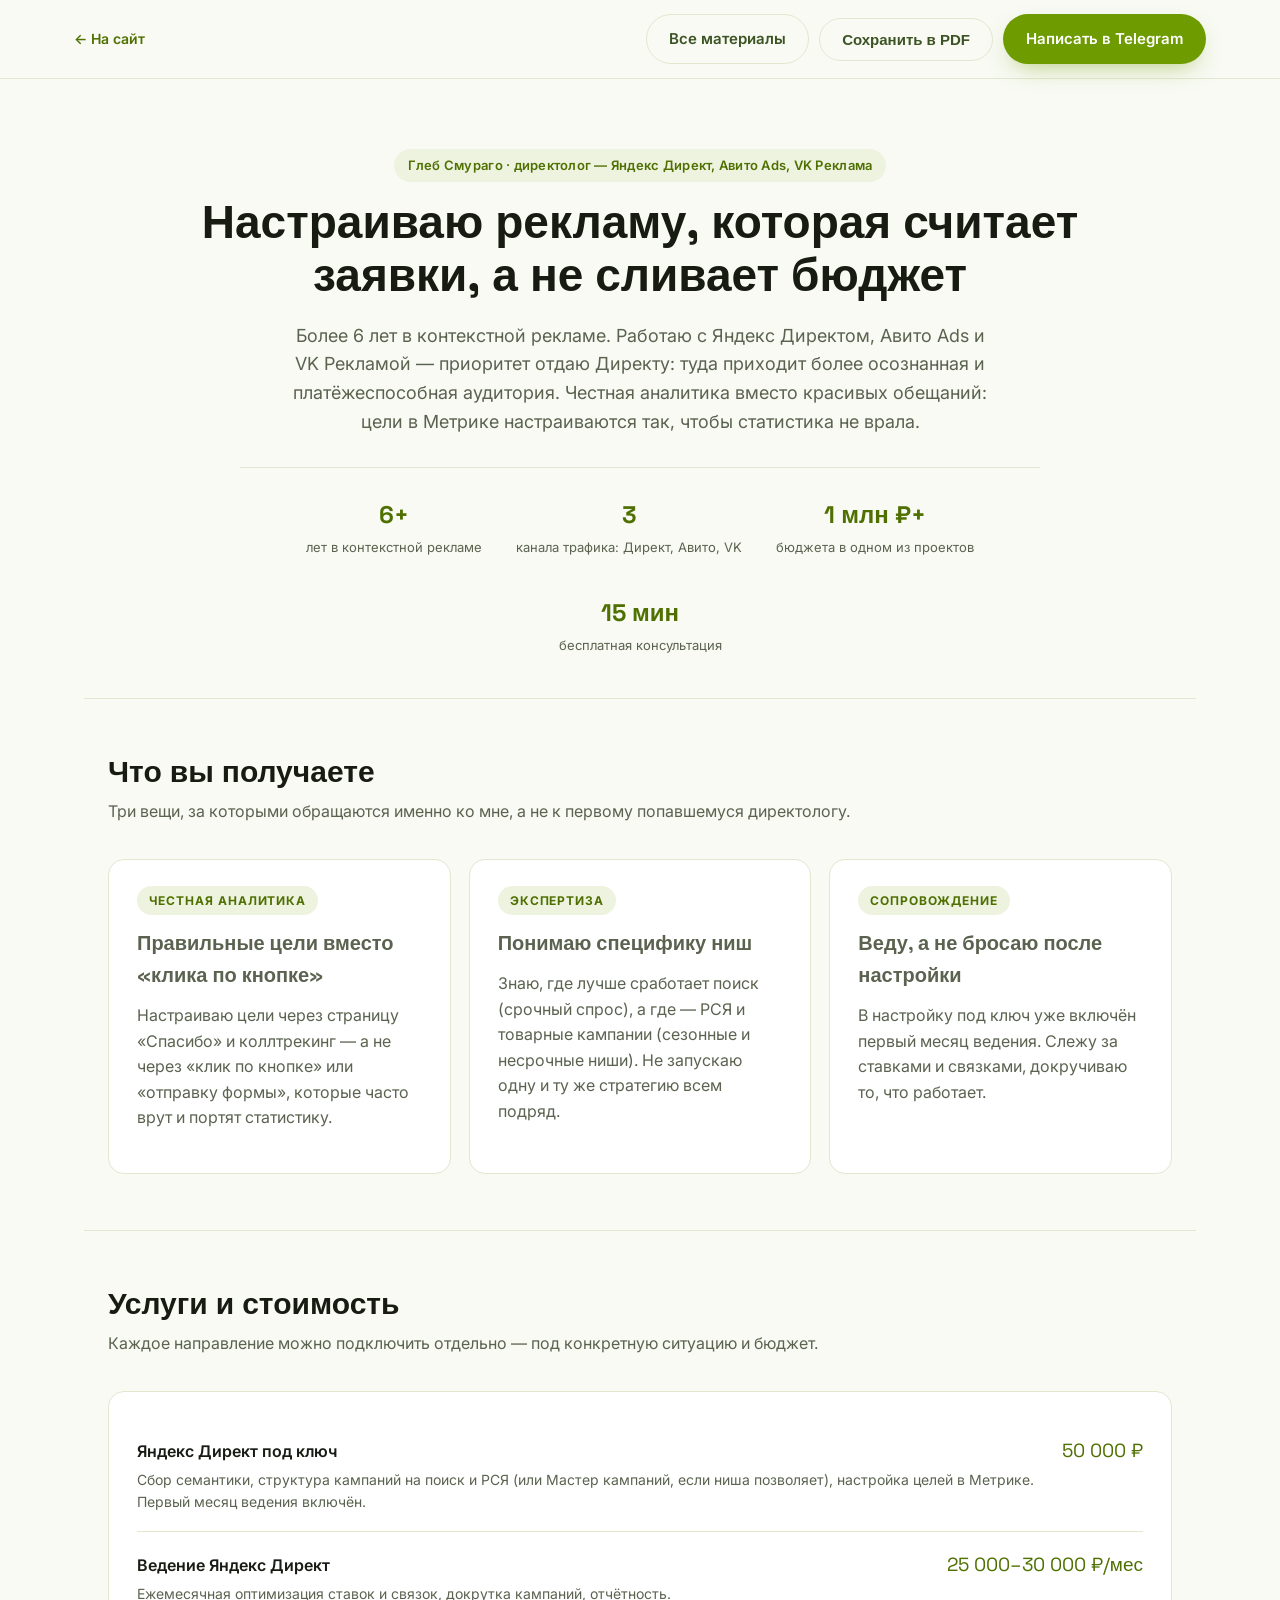
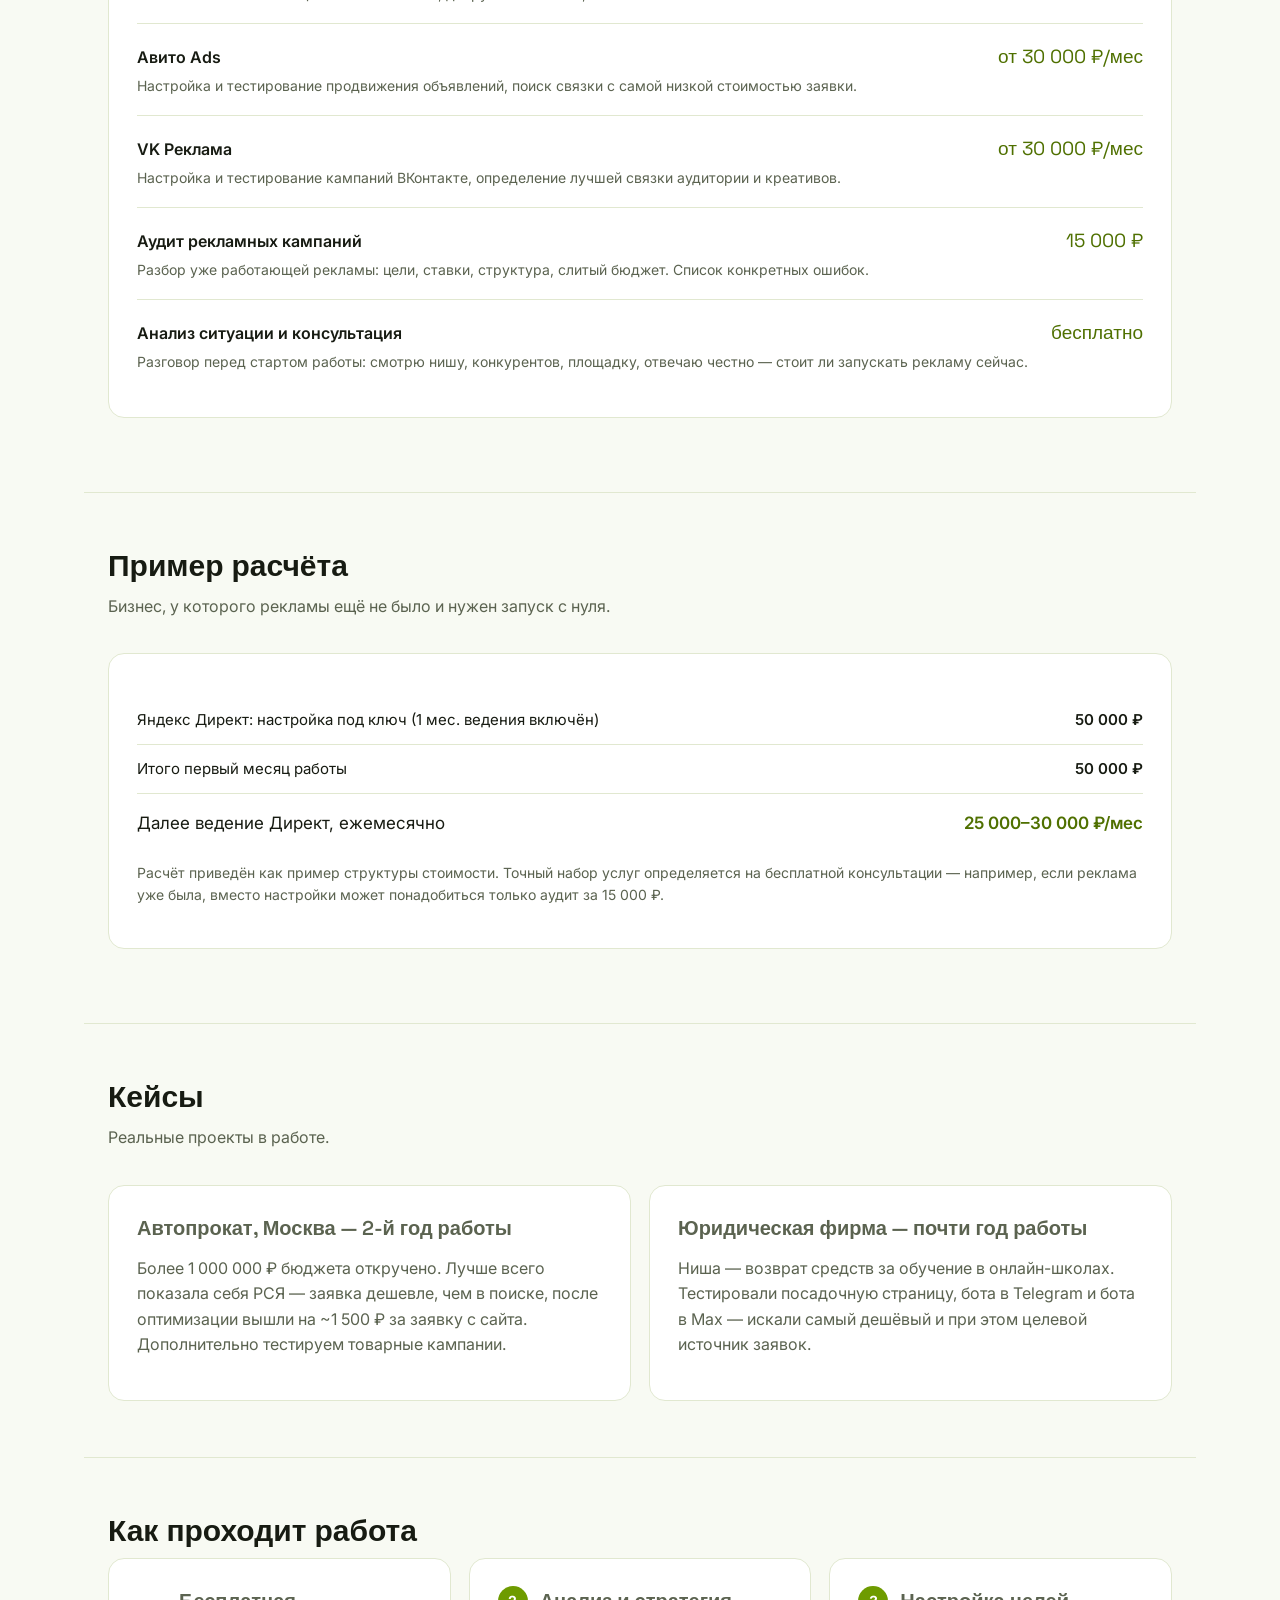
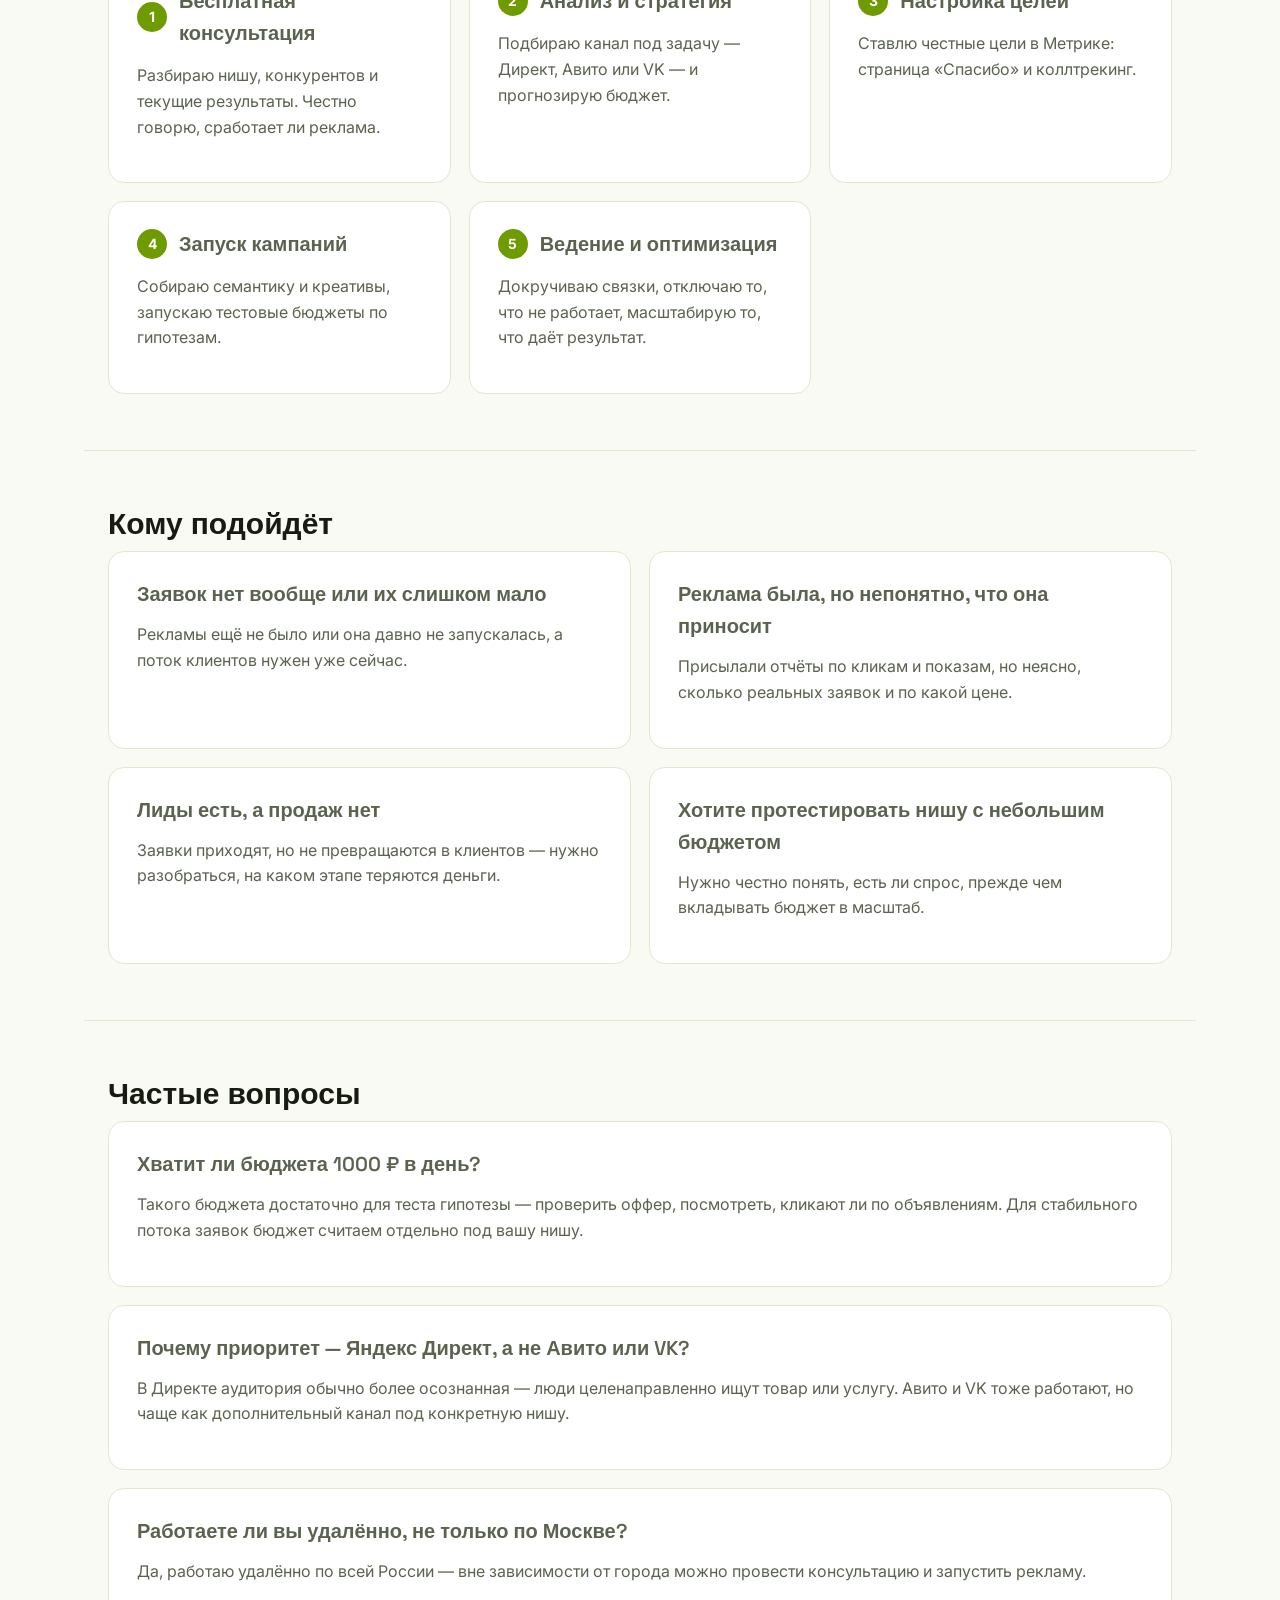
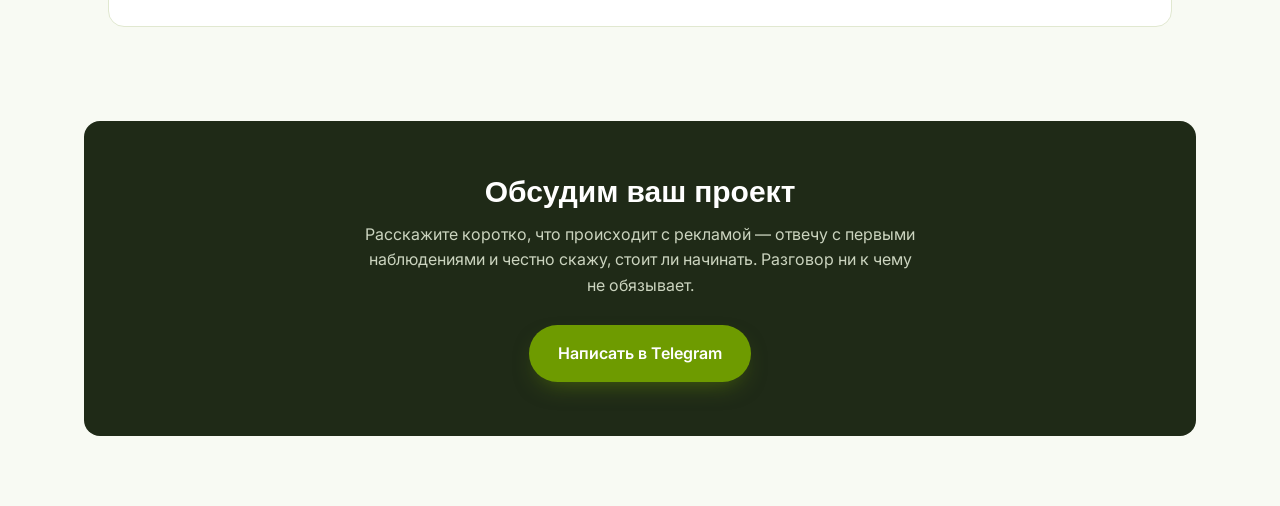
==== presentation.html @ ba89f275 "add: sales scripts, presentation, outreach materials + hub" ====
<!DOCTYPE html>
<html lang="ru">
<head>
<meta charset="UTF-8">
<meta name="viewport" content="width=device-width, initial-scale=1.0">
<title>Презентация услуг — Глеб Смураго</title>
<meta name="description" content="Настройка и ведение Яндекс Директ, Авито Ads и VK Рекламы. Что входит, сколько стоит и как проходит работа.">
<link rel="preconnect" href="https://fonts.googleapis.com">
<link rel="preconnect" href="https://fonts.gstatic.com" crossorigin>
<link href="https://fonts.googleapis.com/css2?family=Inter:wght@400;500;600;700;800&family=Space+Grotesk:wght@500;600;700&display=swap" rel="stylesheet">
<link rel="stylesheet" href="styles.css">
<link rel="stylesheet" href="materials.css">
</head>
<body>

<div class="doc-bar">
  <div class="doc-bar__inner">
    <a href="index.html" class="doc-bar__back">← <span>На сайт</span></a>
    <div class="doc-bar__actions">
      <a href="materials.html" class="btn btn--ghost">Все материалы</a>
      <button class="btn btn--ghost" onclick="window.print()">Сохранить в PDF</button>
      <a href="https://t.me/Smuragog" target="_blank" rel="noopener" class="btn btn--primary">Написать в Telegram</a>
    </div>
  </div>
</div>

<div class="container">

  <section class="pitch">
    <p class="eyebrow eyebrow--center">Глеб Смураго · директолог — Яндекс Директ, Авито Ads, VK Реклама</p>
    <h1>Настраиваю рекламу, которая считает заявки, а не сливает бюджет</h1>
    <p class="pitch__lead">Более 6 лет в контекстной рекламе. Работаю с Яндекс Директом, Авито Ads и VK Рекламой — приоритет отдаю Директу: туда приходит более осознанная и платёжеспособная аудитория. Честная аналитика вместо красивых обещаний: цели в Метрике настраиваются так, чтобы статистика не врала.</p>
    <div class="pitch__meta">
      <div><b>6+</b><span>лет в контекстной рекламе</span></div>
      <div><b>3</b><span>канала трафика: Директ, Авито, VK</span></div>
      <div><b>1 млн ₽+</b><span>бюджета в одном из проектов</span></div>
      <div><b>15 мин</b><span>бесплатная консультация</span></div>
    </div>
  </section>

  <section class="doc-section">
    <h2>Что вы получаете</h2>
    <p class="doc-section__lead">Три вещи, за которыми обращаются именно ко мне, а не к первому попавшемуся директологу.</p>
    <div class="grid-3">
      <div class="card">
        <span class="tag">Честная аналитика</span>
        <p class="card__title">Правильные цели вместо «клика по кнопке»</p>
        <p>Настраиваю цели через страницу «Спасибо» и коллтрекинг — а не через «клик по кнопке» или «отправку формы», которые часто врут и портят статистику.</p>
      </div>
      <div class="card">
        <span class="tag">Экспертиза</span>
        <p class="card__title">Понимаю специфику ниш</p>
        <p>Знаю, где лучше сработает поиск (срочный спрос), а где — РСЯ и товарные кампании (сезонные и несрочные ниши). Не запускаю одну и ту же стратегию всем подряд.</p>
      </div>
      <div class="card">
        <span class="tag">Сопровождение</span>
        <p class="card__title">Веду, а не бросаю после настройки</p>
        <p>В настройку под ключ уже включён первый месяц ведения. Слежу за ставками и связками, докручиваю то, что работает.</p>
      </div>
    </div>
  </section>

  <section class="doc-section">
    <h2>Услуги и стоимость</h2>
    <p class="doc-section__lead">Каждое направление можно подключить отдельно — под конкретную ситуацию и бюджет.</p>

    <div class="card">
      <div class="offer">
        <div>
          <span class="offer__name">Яндекс Директ под ключ</span>
          <span class="offer__desc">Сбор семантики, структура кампаний на поиск и РСЯ (или Мастер кампаний, если ниша позволяет), настройка целей в Метрике. Первый месяц ведения включён.</span>
        </div>
        <span class="offer__price">50 000 ₽</span>
      </div>
      <div class="offer">
        <div>
          <span class="offer__name">Ведение Яндекс Директ</span>
          <span class="offer__desc">Ежемесячная оптимизация ставок и связок, докрутка кампаний, отчётность.</span>
        </div>
        <span class="offer__price">25 000–30 000 ₽/мес</span>
      </div>
      <div class="offer">
        <div>
          <span class="offer__name">Авито Ads</span>
          <span class="offer__desc">Настройка и тестирование продвижения объявлений, поиск связки с самой низкой стоимостью заявки.</span>
        </div>
        <span class="offer__price">от 30 000 ₽/мес</span>
      </div>
      <div class="offer">
        <div>
          <span class="offer__name">VK Реклама</span>
          <span class="offer__desc">Настройка и тестирование кампаний ВКонтакте, определение лучшей связки аудитории и креативов.</span>
        </div>
        <span class="offer__price">от 30 000 ₽/мес</span>
      </div>
      <div class="offer">
        <div>
          <span class="offer__name">Аудит рекламных кампаний</span>
          <span class="offer__desc">Разбор уже работающей рекламы: цели, ставки, структура, слитый бюджет. Список конкретных ошибок.</span>
        </div>
        <span class="offer__price">15 000 ₽</span>
      </div>
      <div class="offer">
        <div>
          <span class="offer__name">Анализ ситуации и консультация</span>
          <span class="offer__desc">Разговор перед стартом работы: смотрю нишу, конкурентов, площадку, отвечаю честно — стоит ли запускать рекламу сейчас.</span>
        </div>
        <span class="offer__price">бесплатно</span>
      </div>
    </div>
  </section>

  <section class="doc-section">
    <h2>Пример расчёта</h2>
    <p class="doc-section__lead">Бизнес, у которого рекламы ещё не было и нужен запуск с нуля.</p>
    <div class="card">
      <table class="calc">
        <tr><td>Яндекс Директ: настройка под ключ (1 мес. ведения включён)</td><td>50 000 ₽</td></tr>
        <tr><td>Итого первый месяц работы</td><td>50 000 ₽</td></tr>
        <tr><td>Далее ведение Директ, ежемесячно</td><td>25 000–30 000 ₽/мес</td></tr>
      </table>
      <p class="card__note">Расчёт приведён как пример структуры стоимости. Точный набор услуг определяется на бесплатной консультации — например, если реклама уже была, вместо настройки может понадобиться только аудит за 15 000 ₽.</p>
    </div>
  </section>

  <section class="doc-section">
    <h2>Кейсы</h2>
    <p class="doc-section__lead">Реальные проекты в работе.</p>
    <div class="grid-2">
      <div class="card">
        <p class="card__title">Автопрокат, Москва — 2-й год работы</p>
        <p>Более 1 000 000 ₽ бюджета откручено. Лучше всего показала себя РСЯ — заявка дешевле, чем в поиске, после оптимизации вышли на ~1 500 ₽ за заявку с сайта. Дополнительно тестируем товарные кампании.</p>
      </div>
      <div class="card">
        <p class="card__title">Юридическая фирма — почти год работы</p>
        <p>Ниша — возврат средств за обучение в онлайн-школах. Тестировали посадочную страницу, бота в Telegram и бота в Max — искали самый дешёвый и при этом целевой источник заявок.</p>
      </div>
    </div>
  </section>

  <section class="doc-section">
    <h2>Как проходит работа</h2>
    <div class="grid-3">
      <div class="card">
        <div class="card__head"><span class="card__step">1</span><p class="card__title">Бесплатная консультация</p></div>
        <p>Разбираю нишу, конкурентов и текущие результаты. Честно говорю, сработает ли реклама.</p>
      </div>
      <div class="card">
        <div class="card__head"><span class="card__step">2</span><p class="card__title">Анализ и стратегия</p></div>
        <p>Подбираю канал под задачу — Директ, Авито или VK — и прогнозирую бюджет.</p>
      </div>
      <div class="card">
        <div class="card__head"><span class="card__step">3</span><p class="card__title">Настройка целей</p></div>
        <p>Ставлю честные цели в Метрике: страница «Спасибо» и коллтрекинг.</p>
      </div>
      <div class="card">
        <div class="card__head"><span class="card__step">4</span><p class="card__title">Запуск кампаний</p></div>
        <p>Собираю семантику и креативы, запускаю тестовые бюджеты по гипотезам.</p>
      </div>
      <div class="card">
        <div class="card__head"><span class="card__step">5</span><p class="card__title">Ведение и оптимизация</p></div>
        <p>Докручиваю связки, отключаю то, что не работает, масштабирую то, что даёт результат.</p>
      </div>
    </div>
  </section>

  <section class="doc-section">
    <h2>Кому подойдёт</h2>
    <div class="grid-2">
      <div class="card">
        <p class="card__title">Заявок нет вообще или их слишком мало</p>
        <p>Рекламы ещё не было или она давно не запускалась, а поток клиентов нужен уже сейчас.</p>
      </div>
      <div class="card">
        <p class="card__title">Реклама была, но непонятно, что она приносит</p>
        <p>Присылали отчёты по кликам и показам, но неясно, сколько реальных заявок и по какой цене.</p>
      </div>
      <div class="card">
        <p class="card__title">Лиды есть, а продаж нет</p>
        <p>Заявки приходят, но не превращаются в клиентов — нужно разобраться, на каком этапе теряются деньги.</p>
      </div>
      <div class="card">
        <p class="card__title">Хотите протестировать нишу с небольшим бюджетом</p>
        <p>Нужно честно понять, есть ли спрос, прежде чем вкладывать бюджет в масштаб.</p>
      </div>
    </div>
  </section>

  <section class="doc-section">
    <h2>Частые вопросы</h2>
    <div class="card">
      <p class="card__title">Хватит ли бюджета 1000 ₽ в день?</p>
      <p>Такого бюджета достаточно для теста гипотезы — проверить оффер, посмотреть, кликают ли по объявлениям. Для стабильного потока заявок бюджет считаем отдельно под вашу нишу.</p>
    </div>
    <div class="card">
      <p class="card__title">Почему приоритет — Яндекс Директ, а не Авито или VK?</p>
      <p>В Директе аудитория обычно более осознанная — люди целенаправленно ищут товар или услугу. Авито и VK тоже работают, но чаще как дополнительный канал под конкретную нишу.</p>
    </div>
    <div class="card">
      <p class="card__title">Работаете ли вы удалённо, не только по Москве?</p>
      <p>Да, работаю удалённо по всей России — вне зависимости от города можно провести консультацию и запустить рекламу.</p>
    </div>
  </section>

  <div class="cta-final">
    <h2>Обсудим ваш проект</h2>
    <p>Расскажите коротко, что происходит с рекламой — отвечу с первыми наблюдениями и честно скажу, стоит ли начинать. Разговор ни к чему не обязывает.</p>
    <a href="https://t.me/Smuragog" target="_blank" rel="noopener" class="btn btn--primary btn--lg">Написать в Telegram</a>
  </div>

</div>

</body>
</html>
---- styles.css ----
:root {
  --bg: #f8faf3;
  --bg-alt: #eef3e0;
  --surface: #ffffff;
  --ink: #171b12;
  --ink-soft: #5b6350;
  --border: #e1e8d0;
  --accent: #6e9b00;
  --accent-ink: #4f7000;
  --graphite: #1f2a17;
  --graphite-soft: #3c5424;
  --radius: 16px;
  --shadow: 0 20px 45px -25px rgba(23, 27, 18, 0.25);
  --font-head: "Space Grotesk", sans-serif;
  --font-body: "Inter", sans-serif;
}

* { box-sizing: border-box; }
html { scroll-behavior: smooth; }
body {
  margin: 0;
  font-family: var(--font-body);
  color: var(--ink);
  background: var(--bg);
  line-height: 1.6;
  -webkit-font-smoothing: antialiased;
}
h1, h2, h3 { font-family: var(--font-head); margin: 0 0 12px; line-height: 1.15; }
p { margin: 0 0 16px; color: var(--ink-soft); }
a { color: inherit; text-decoration: none; }
ul { margin: 0; padding: 0; list-style: none; }
.container { max-width: 1160px; margin: 0 auto; padding: 0 24px; }

.btn {
  display: inline-flex;
  align-items: center;
  justify-content: center;
  gap: 8px;
  padding: 12px 22px;
  border-radius: 999px;
  font-weight: 600;
  font-size: 15px;
  border: 1px solid transparent;
  cursor: pointer;
  transition: transform .15s ease, box-shadow .15s ease, background .15s ease;
  white-space: nowrap;
}
.btn--primary { background: var(--accent); color: #fff; box-shadow: 0 10px 25px -10px rgba(110,155,0,0.55); }
.btn--primary:hover { transform: translateY(-1px); box-shadow: 0 14px 30px -10px rgba(110,155,0,0.65); }
.btn--ghost { background: transparent; color: var(--graphite-soft); border-color: var(--border); }
.btn--ghost:hover { border-color: var(--accent); }
.btn--lg { padding: 15px 28px; font-size: 16px; }
.btn--block { width: 100%; }

/* HEADER */
.header {
  position: sticky;
  top: 0;
  z-index: 50;
  background: rgba(248, 250, 243, 0.88);
  backdrop-filter: blur(10px);
  border-bottom: 1px solid transparent;
  transition: border-color .2s ease, box-shadow .2s ease;
}
.header.scrolled { border-color: var(--border); box-shadow: 0 8px 24px -20px rgba(23,27,18,0.4); }
.header__inner {
  display: flex;
  align-items: center;
  justify-content: space-between;
  gap: 24px;
  min-width: 0;
  padding: 16px 24px;
}
.logo {
  font-family: var(--font-head);
  font-weight: 700;
  font-size: 18px;
  flex-shrink: 0;
  white-space: nowrap;
}
.logo__suffix { color: var(--accent-ink); font-weight: 500; }
.nav {
  display: flex;
  gap: 22px;
  flex-wrap: nowrap;
  min-width: 0;
}
.nav a {
  font-size: 14.5px;
  font-weight: 500;
  color: var(--ink-soft);
  white-space: nowrap;
}
.nav a:hover { color: var(--graphite); }
.header__actions { display: flex; align-items: center; gap: 16px; flex-shrink: 0; }
.header__phone { font-weight: 600; font-size: 14.5px; white-space: nowrap; }

.burger {
  display: none;
  flex-direction: column;
  justify-content: center;
  gap: 5px;
  width: 34px;
  height: 34px;
  border: 1px solid var(--border);
  border-radius: 10px;
  background: var(--surface);
  cursor: pointer;
}
.burger span { display: block; width: 16px; height: 2px; background: var(--ink); margin: 0 auto; transition: transform .2s ease, opacity .2s ease; }
.burger.is-open span:nth-child(1) { transform: translateY(7px) rotate(45deg); }
.burger.is-open span:nth-child(2) { opacity: 0; }
.burger.is-open span:nth-child(3) { transform: translateY(-7px) rotate(-45deg); }

/* HERO */
.hero { padding: 72px 0 96px; overflow: hidden; }
.hero__inner {
  display: grid;
  grid-template-columns: 1.1fr 0.9fr;
  gap: 56px;
  align-items: center;
}
.eyebrow {
  display: inline-block;
  font-size: 13px;
  font-weight: 600;
  letter-spacing: 0.02em;
  color: var(--accent-ink);
  background: var(--bg-alt);
  padding: 6px 14px;
  border-radius: 999px;
  margin-bottom: 18px;
}
.hero h1 { font-size: clamp(32px, 4vw, 48px); }
.hero__lead { font-size: 17px; max-width: 540px; }
.hero__cta { display: flex; gap: 14px; flex-wrap: wrap; margin: 28px 0 40px; }
.hero__stats { display: flex; gap: 36px; flex-wrap: wrap; }
.stat { display: flex; flex-direction: column; }
.stat__num, .stat__plus { font-family: var(--font-head); font-size: 30px; font-weight: 700; color: var(--graphite); display: inline; }
.stat__label { font-size: 13px; color: var(--ink-soft); max-width: 150px; margin-top: 2px; }

.hero__card {
  background: var(--surface);
  border: 1px solid var(--border);
  border-radius: var(--radius);
  padding: 26px;
  box-shadow: var(--shadow);
}
.hero__card-top { display: flex; align-items: center; justify-content: space-between; margin-bottom: 18px; }
.hero__card-tag { font-size: 13px; font-weight: 600; color: var(--ink-soft); }
.hero__card-dot { width: 10px; height: 10px; border-radius: 50%; background: var(--accent); box-shadow: 0 0 0 4px rgba(110,155,0,0.15); }
.hero__card-row { display: flex; align-items: center; justify-content: space-between; padding: 10px 0; border-bottom: 1px dashed var(--border); font-size: 14.5px; }
.hero__card-row:last-of-type { border-bottom: none; }
.hero__card-row strong { font-family: var(--font-head); font-size: 17px; }
.hero__card-row strong.up { color: var(--accent-ink); }
.hero__card-chart { display: flex; align-items: flex-end; gap: 6px; height: 64px; margin: 18px 0 10px; }
.hero__card-chart span { flex: 1; background: linear-gradient(180deg, var(--graphite-soft), var(--accent)); border-radius: 4px 4px 0 0; opacity: 0.85; }
.hero__card-note { font-size: 12.5px; color: var(--ink-soft); margin: 0; }

/* SECTIONS */
.section { padding: 88px 0; }
.section--alt { background: var(--bg-alt); }
.section__eyebrow { font-size: 13px; font-weight: 600; color: var(--accent-ink); text-transform: uppercase; letter-spacing: 0.06em; margin-bottom: 10px; }
.section__title { font-size: clamp(26px, 3vw, 36px); max-width: 680px; margin-bottom: 44px; }

.grid { display: grid; gap: 24px; }
.grid--4 { grid-template-columns: repeat(4, 1fr); }
.grid--3 { grid-template-columns: repeat(3, 1fr); }

.adv, .service, .object {
  background: var(--surface);
  border: 1px solid var(--border);
  border-radius: var(--radius);
  padding: 28px 24px;
}
.adv__icon {
  width: 46px; height: 46px;
  display: flex; align-items: center; justify-content: center;
  border-radius: 12px;
  background: var(--bg-alt);
  color: var(--accent-ink);
  margin-bottom: 16px;
}
.adv__icon svg { width: 22px; height: 22px; }
.adv h3, .service h3 { font-size: 17px; }

.service__price {
  display: inline-block;
  margin-top: 8px;
  font-weight: 700;
  color: var(--accent-ink);
  font-family: var(--font-head);
}

/* OBJECTS / CASES */
.object__tag {
  display: inline-block;
  font-size: 12.5px;
  font-weight: 600;
  color: var(--accent-ink);
  background: var(--bg-alt);
  padding: 5px 12px;
  border-radius: 999px;
  margin-bottom: 14px;
}
.object h3 { font-size: 18px; }
.object p { font-size: 14.5px; margin-bottom: 0; }

/* PRICE TABLE */
.price-table {
  border: 1px solid var(--border);
  border-radius: var(--radius);
  overflow: hidden;
  background: var(--surface);
}
.price-row {
  display: grid;
  grid-template-columns: 2fr 1fr 1fr;
  gap: 16px;
  padding: 16px 24px;
  border-bottom: 1px solid var(--border);
  font-size: 14.5px;
}
.price-row:last-child { border-bottom: none; }
.price-row--head { background: var(--bg-alt); font-weight: 700; font-family: var(--font-head); font-size: 13px; text-transform: uppercase; letter-spacing: 0.04em; color: var(--ink-soft); }
.price-row span:last-child { font-weight: 600; color: var(--accent-ink); text-align: right; }
.price-row--head span:last-child { color: var(--ink-soft); }
.price-note { margin-top: 20px; font-size: 14px; }

/* STEPS */
.steps { display: grid; grid-template-columns: repeat(5, 1fr); gap: 20px; }
.step {
  background: var(--surface);
  border: 1px solid var(--border);
  border-radius: var(--radius);
  padding: 24px 20px;
}
.step__num { font-family: var(--font-head); font-size: 22px; font-weight: 700; color: var(--accent-ink); display: block; margin-bottom: 10px; }
.step h3 { font-size: 16px; }
.step p { font-size: 14px; }

/* FAQ */
.faq { max-width: 780px; }
.faq__item {
  background: var(--surface);
  border: 1px solid var(--border);
  border-radius: 12px;
  padding: 18px 22px;
  margin-bottom: 12px;
}
.faq__item summary {
  cursor: pointer;
  font-weight: 600;
  font-size: 15.5px;
  list-style: none;
  position: relative;
  padding-right: 24px;
}
.faq__item summary::-webkit-details-marker { display: none; }
.faq__item summary::after {
  content: "+";
  position: absolute;
  right: 0; top: 0;
  font-size: 20px;
  color: var(--accent-ink);
}
.faq__item[open] summary::after { content: "–"; }
.faq__item p { margin-top: 12px; margin-bottom: 0; font-size: 14.5px; }

/* FORM */
.form-section { display: grid; grid-template-columns: 1fr 1fr; gap: 56px; align-items: start; }
.form-section__list { margin-top: 20px; }
.form-section__list li {
  padding-left: 26px;
  position: relative;
  margin-bottom: 10px;
  font-size: 14.5px;
  color: var(--ink-soft);
}
.form-section__list li::before {
  content: "✓";
  position: absolute;
  left: 0;
  color: var(--accent-ink);
  font-weight: 700;
}
.form {
  background: var(--surface);
  border: 1px solid var(--border);
  border-radius: var(--radius);
  padding: 32px;
  box-shadow: var(--shadow);
  display: flex;
  flex-direction: column;
  gap: 16px;
}
.form label { font-size: 13.5px; font-weight: 600; color: var(--ink-soft); display: flex; flex-direction: column; gap: 6px; }
.form input, .form textarea {
  font-family: var(--font-body);
  font-size: 15px;
  padding: 12px 14px;
  border-radius: 10px;
  border: 1px solid var(--border);
  background: var(--bg);
  color: var(--ink);
  resize: vertical;
}
.form input:focus, .form textarea:focus { outline: none; border-color: var(--accent); }
.form__note { font-size: 12.5px; color: var(--ink-soft); margin: 0; text-align: center; }

/* CONTACTS */
.contacts { display: grid; grid-template-columns: repeat(4, 1fr); gap: 20px; }
.contact-card {
  background: var(--surface);
  border: 1px solid var(--border);
  border-radius: var(--radius);
  padding: 22px;
  display: flex;
  flex-direction: column;
  gap: 6px;
}
.contact-card__label { font-size: 12.5px; text-transform: uppercase; letter-spacing: 0.05em; color: var(--ink-soft); }
.contact-card a { font-weight: 600; font-size: 15px; }
.contact-card a:hover { color: var(--accent-ink); }

/* FOOTER */
.footer { border-top: 1px solid var(--border); padding: 32px 0; }
.footer__inner { display: flex; align-items: center; justify-content: space-between; gap: 20px; flex-wrap: wrap; }
.footer p { margin: 0; font-size: 13.5px; }
.logo--footer { font-size: 16px; }
.footer__links { display: flex; gap: 18px; flex-wrap: wrap; }
.footer__links a { font-size: 13.5px; font-weight: 600; color: var(--accent-ink); }
.footer__links a:hover { color: var(--graphite); }

/* FAB */
.fab {
  position: fixed;
  right: 24px;
  bottom: 24px;
  width: 56px;
  height: 56px;
  border-radius: 50%;
  background: var(--graphite);
  color: #fff;
  display: flex;
  align-items: center;
  justify-content: center;
  box-shadow: 0 14px 30px -10px rgba(31,42,23,0.6);
  z-index: 40;
}
.fab svg { width: 24px; height: 24px; }

/* REVEAL ANIMATION */
.reveal { opacity: 0; transform: translateY(18px); transition: opacity .6s ease, transform .6s ease; }
.reveal.is-visible { opacity: 1; transform: translateY(0); }

/* BREAKPOINTS */
@media (max-width: 1180px) {
  .nav { gap: 16px; }
  .nav a { font-size: 14px; }
}
@media (max-width: 1100px) {
  .nav { display: none; }
  .burger { display: flex; }
  .nav.is-open {
    display: flex;
    flex-direction: column;
    position: absolute;
    top: 100%;
    left: 0;
    right: 0;
    background: var(--surface);
    border-bottom: 1px solid var(--border);
    padding: 16px 24px;
    gap: 4px;
  }
  .nav.is-open a { padding: 10px 0; border-bottom: 1px solid var(--border); }
  .nav.is-open a:last-child { border-bottom: none; }
}
@media (max-width: 900px) {
  .hero__inner { grid-template-columns: 1fr; }
  .hero__stats { gap: 28px; }
  .grid--4 { grid-template-columns: repeat(2, 1fr); }
  .grid--3 { grid-template-columns: repeat(2, 1fr); }
  .steps { grid-template-columns: repeat(2, 1fr); }
  .form-section { grid-template-columns: 1fr; }
  .contacts { grid-template-columns: repeat(2, 1fr); }
  .price-row { grid-template-columns: 1.4fr 1fr 1fr; font-size: 13.5px; padding: 14px 18px; }
}
@media (max-width: 560px) {
  .header__phone { display: none; }
  .grid--4, .grid--3, .steps, .contacts { grid-template-columns: 1fr; }
  .hero { padding: 48px 0 64px; }
  .section { padding: 64px 0; }
  .price-row { grid-template-columns: 1.2fr 0.9fr 1fr; gap: 8px; }
}
@media (max-width: 380px) {
  .logo__suffix { display: none; }
}
---- materials.css ----
/* Стили для материалов: скрипты продаж, презентация, аутрич */

.doc-bar {
  position: sticky;
  top: 0;
  z-index: 50;
  background: rgba(248, 250, 243, 0.94);
  backdrop-filter: blur(10px);
  border-bottom: 1px solid var(--border);
}
.doc-bar__inner {
  display: flex;
  align-items: center;
  justify-content: space-between;
  gap: 16px;
  padding: 14px 24px;
  max-width: 1180px;
  margin: 0 auto;
}
.doc-bar__back { font-weight: 600; font-size: 14px; color: var(--accent-ink); }
.doc-bar__back:hover { color: var(--graphite); }
.doc-bar__actions { display: flex; gap: 10px; align-items: center; }

.doc-hero { padding: 64px 0 40px; max-width: 1180px; margin: 0 auto; padding-left: 24px; padding-right: 24px; }
.doc-hero h1 { font-size: 40px; max-width: 860px; margin-bottom: 18px; }
.doc-hero__lead { font-size: 17px; color: var(--ink-soft); max-width: 760px; }

.toc {
  display: flex;
  flex-wrap: wrap;
  gap: 10px;
  margin-top: 30px;
  padding-top: 26px;
  border-top: 1px solid var(--border);
}
.toc a {
  font-size: 14px;
  font-weight: 600;
  padding: 8px 16px;
  border-radius: 999px;
  background: var(--surface);
  border: 1px solid var(--border);
  transition: all 0.2s ease;
}
.toc a:hover { border-color: var(--accent); color: var(--accent-ink); }

.doc-section { padding: 56px 24px; border-top: 1px solid var(--border); max-width: 1180px; margin: 0 auto; }
.doc-section:first-of-type { border-top: none; }
.doc-section h2 { font-size: 30px; margin-bottom: 10px; }
.doc-section__lead { color: var(--ink-soft); max-width: 780px; margin-bottom: 34px; }

.card {
  background: var(--surface);
  border: 1px solid var(--border);
  border-radius: var(--radius);
  padding: 26px 28px;
  margin-bottom: 18px;
}
.card__title {
  font-family: var(--font-head);
  font-size: 20px;
  font-weight: 600;
  margin-bottom: 12px;
}
.card__note { font-size: 14px; color: var(--ink-soft); margin-top: 12px; }
.card p + p { margin-top: 10px; }

.card__step {
  display: inline-flex;
  align-items: center;
  justify-content: center;
  width: 30px;
  height: 30px;
  border-radius: 50%;
  background: var(--accent);
  color: #fff;
  font-size: 14px;
  font-weight: 700;
  font-family: var(--font-body);
  margin-right: 12px;
  flex: none;
}
.card__head { display: flex; align-items: center; margin-bottom: 14px; }
.card__head .card__title { margin-bottom: 0; }

.say {
  border-left: 3px solid var(--accent);
  background: var(--bg-alt);
  border-radius: 0 10px 10px 0;
  padding: 14px 18px;
  margin: 12px 0;
  font-size: 15px;
}
.say + .say { margin-top: 10px; }
.say__who {
  display: block;
  font-size: 12px;
  font-weight: 700;
  letter-spacing: 0.1em;
  text-transform: uppercase;
  color: var(--accent-ink);
  margin-bottom: 6px;
}
.say--client {
  border-left-color: var(--ink-soft);
  background: var(--surface);
  border: 1px solid var(--border);
  border-left: 3px solid var(--ink-soft);
}
.say--client .say__who { color: var(--ink-soft); }
.say--stop {
  border-left-color: #b03a2e;
  background: #fdf3f1;
}
.say--stop .say__who { color: #b03a2e; }

.ul { margin: 12px 0 0 20px; }
.ul li { margin-bottom: 8px; }
.ul li::marker { color: var(--accent-ink); }

.grid-2 { display: grid; grid-template-columns: repeat(2, 1fr); gap: 18px; }
.grid-2 .card { margin-bottom: 0; }
.grid-3 { display: grid; grid-template-columns: repeat(3, 1fr); gap: 18px; }
.grid-3 .card { margin-bottom: 0; }

.tag {
  display: inline-block;
  font-size: 12px;
  font-weight: 700;
  letter-spacing: 0.08em;
  text-transform: uppercase;
  color: var(--accent-ink);
  background: var(--bg-alt);
  border-radius: 999px;
  padding: 5px 12px;
  margin-bottom: 12px;
}

.tip {
  background: var(--bg-alt);
  border-radius: var(--radius);
  padding: 22px 26px;
  margin-top: 24px;
  border: 1px dashed var(--accent);
}
.tip strong { color: var(--accent-ink); }

.calc { width: 100%; border-collapse: collapse; margin-top: 16px; font-size: 15px; }
.calc td { padding: 12px 0; border-bottom: 1px solid var(--border); }
.calc td:last-child { text-align: right; font-weight: 600; white-space: nowrap; }
.calc tr:last-child td { border-bottom: none; font-size: 17px; padding-top: 16px; }
.calc tr:last-child td:last-child { color: var(--accent-ink); }

.pitch { text-align: center; padding: 70px 24px 40px; max-width: 1180px; margin: 0 auto; }
.pitch h1 { font-size: 46px; margin: 14px auto 20px; max-width: 900px; }
.pitch__lead { font-size: 18px; color: var(--ink-soft); max-width: 700px; margin: 0 auto 30px; }
.pitch__meta {
  display: flex;
  justify-content: center;
  flex-wrap: wrap;
  gap: 34px;
  padding-top: 28px;
  border-top: 1px solid var(--border);
  max-width: 800px;
  margin: 0 auto;
}
.pitch__meta div { text-align: center; }
.pitch__meta b { display: block; font-family: var(--font-head); font-size: 24px; color: var(--accent-ink); }
.pitch__meta span { font-size: 13px; color: var(--ink-soft); }

.offer {
  display: flex;
  justify-content: space-between;
  align-items: baseline;
  gap: 20px;
  padding: 18px 0;
  border-bottom: 1px solid var(--border);
}
.offer:last-child { border-bottom: none; }
.offer__name { font-weight: 600; }
.offer__desc { display: block; font-weight: 400; font-size: 14px; color: var(--ink-soft); margin-top: 4px; }
.offer__price { white-space: nowrap; font-family: var(--font-head); font-size: 19px; color: var(--accent-ink); }

.cta-final {
  background: var(--graphite);
  border-radius: var(--radius);
  padding: 54px 40px;
  text-align: center;
  margin: 20px 24px 70px;
  max-width: 1132px;
  margin-left: auto;
  margin-right: auto;
}
.cta-final h2 { color: #fff; font-size: 30px; margin-bottom: 12px; }
.cta-final p { color: #cbd4bf; max-width: 560px; margin: 0 auto 26px; }

.eyebrow--center { display: block; text-align: center; margin: 0 auto 14px; width: fit-content; }

@media (max-width: 560px) {
  .doc-bar__actions .btn--ghost { display: none; }
  .doc-bar__actions .btn { padding: 10px 16px; font-size: 14px; }
}

@media (max-width: 860px) {
  .grid-2, .grid-3 { grid-template-columns: 1fr; }
  .doc-hero h1 { font-size: 28px; }
  .pitch h1 { font-size: 32px; }
  .doc-section h2 { font-size: 24px; }
  .doc-bar__inner { padding: 12px 18px; }
  .doc-bar__back span { display: none; }
  .offer { flex-direction: column; gap: 6px; }
}

@media print {
  .doc-bar, .toc, .fab, .no-print { display: none !important; }
  body { background: #fff; font-size: 12pt; }
  .card, .tip, .say { break-inside: avoid; }
  .doc-section { padding: 22px 0; page-break-inside: auto; }
  .cta-final { background: #fff; border: 2px solid var(--graphite); }
  .cta-final h2 { color: var(--graphite); }
  .cta-final p { color: var(--ink-soft); }
  a { text-decoration: none; }
}

/* Хаб-страница материалов */
.hub-grid {
  display: grid;
  grid-template-columns: repeat(3, 1fr);
  gap: 22px;
  margin-top: 10px;
}
.hub-card {
  background: var(--surface);
  border: 1px solid var(--border);
  border-radius: var(--radius);
  padding: 30px 26px;
  display: flex;
  flex-direction: column;
  transition: border-color 0.2s ease, transform 0.2s ease;
}
.hub-card:hover { border-color: var(--accent); transform: translateY(-3px); }
.hub-card__num {
  font-family: var(--font-head);
  font-size: 15px;
  font-weight: 700;
  color: var(--accent-ink);
  margin-bottom: 14px;
}
.hub-card__title { font-family: var(--font-head); font-size: 22px; font-weight: 600; margin-bottom: 12px; }
.hub-card__lead { color: var(--ink-soft); font-size: 15px; flex: 1; margin-bottom: 22px; }
.hub-card__link {
  display: inline-flex;
  align-items: center;
  gap: 8px;
  font-weight: 600;
  color: var(--accent-ink);
  font-size: 15px;
}
.hub-card__link:hover { color: var(--graphite); }

@media (max-width: 860px) {
  .hub-grid { grid-template-columns: 1fr; }
}
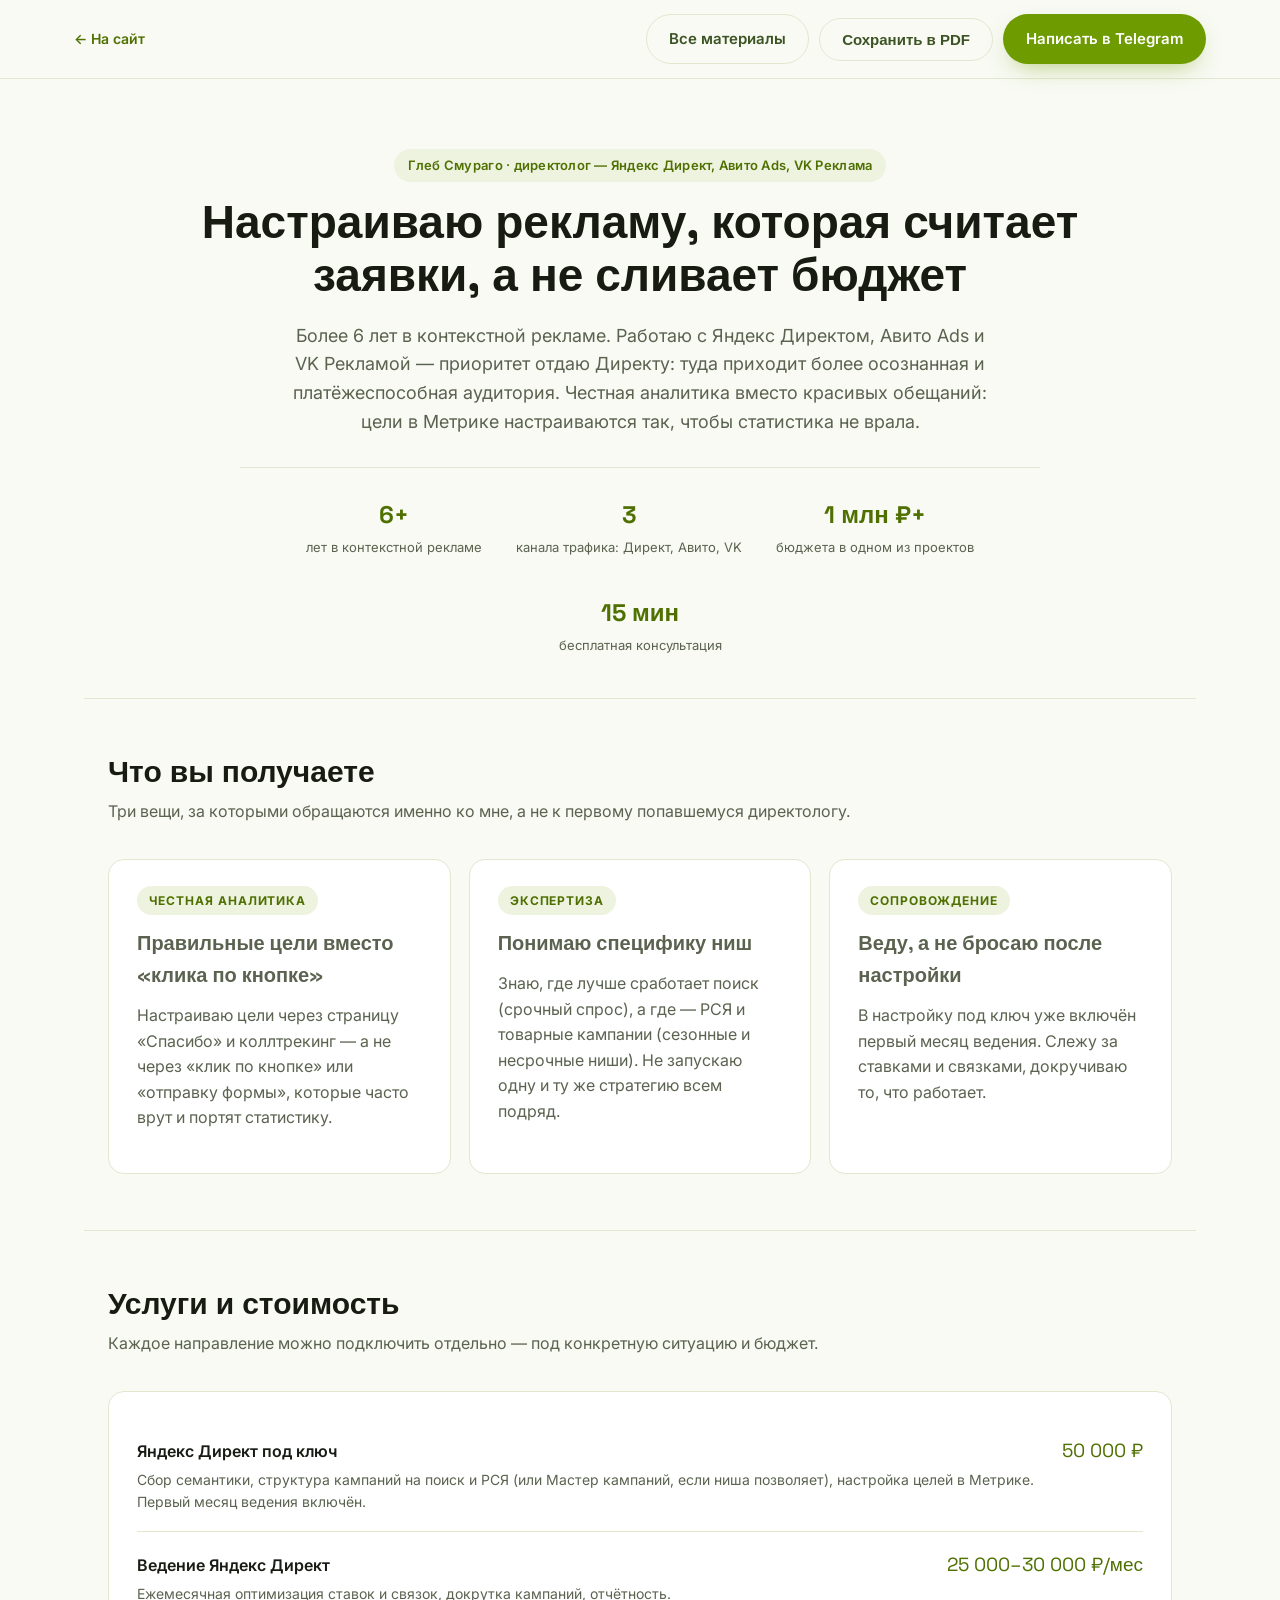
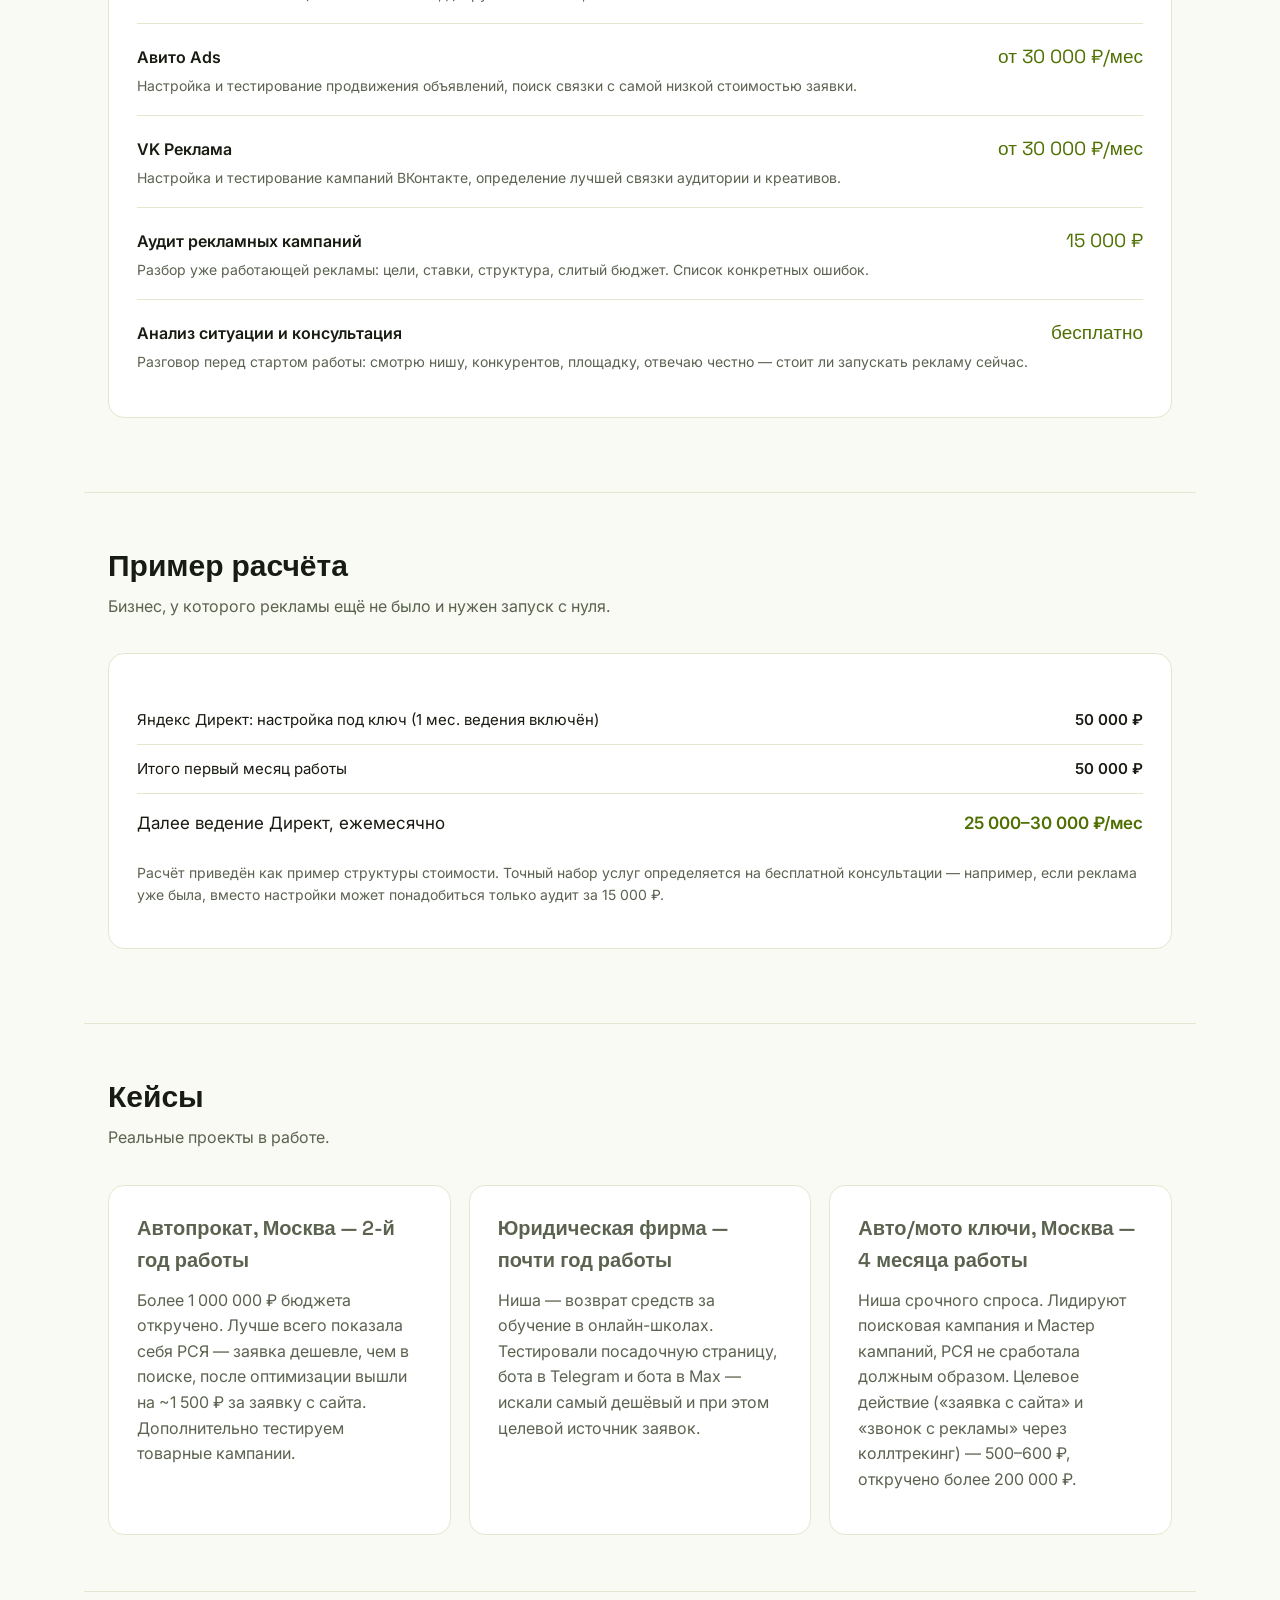
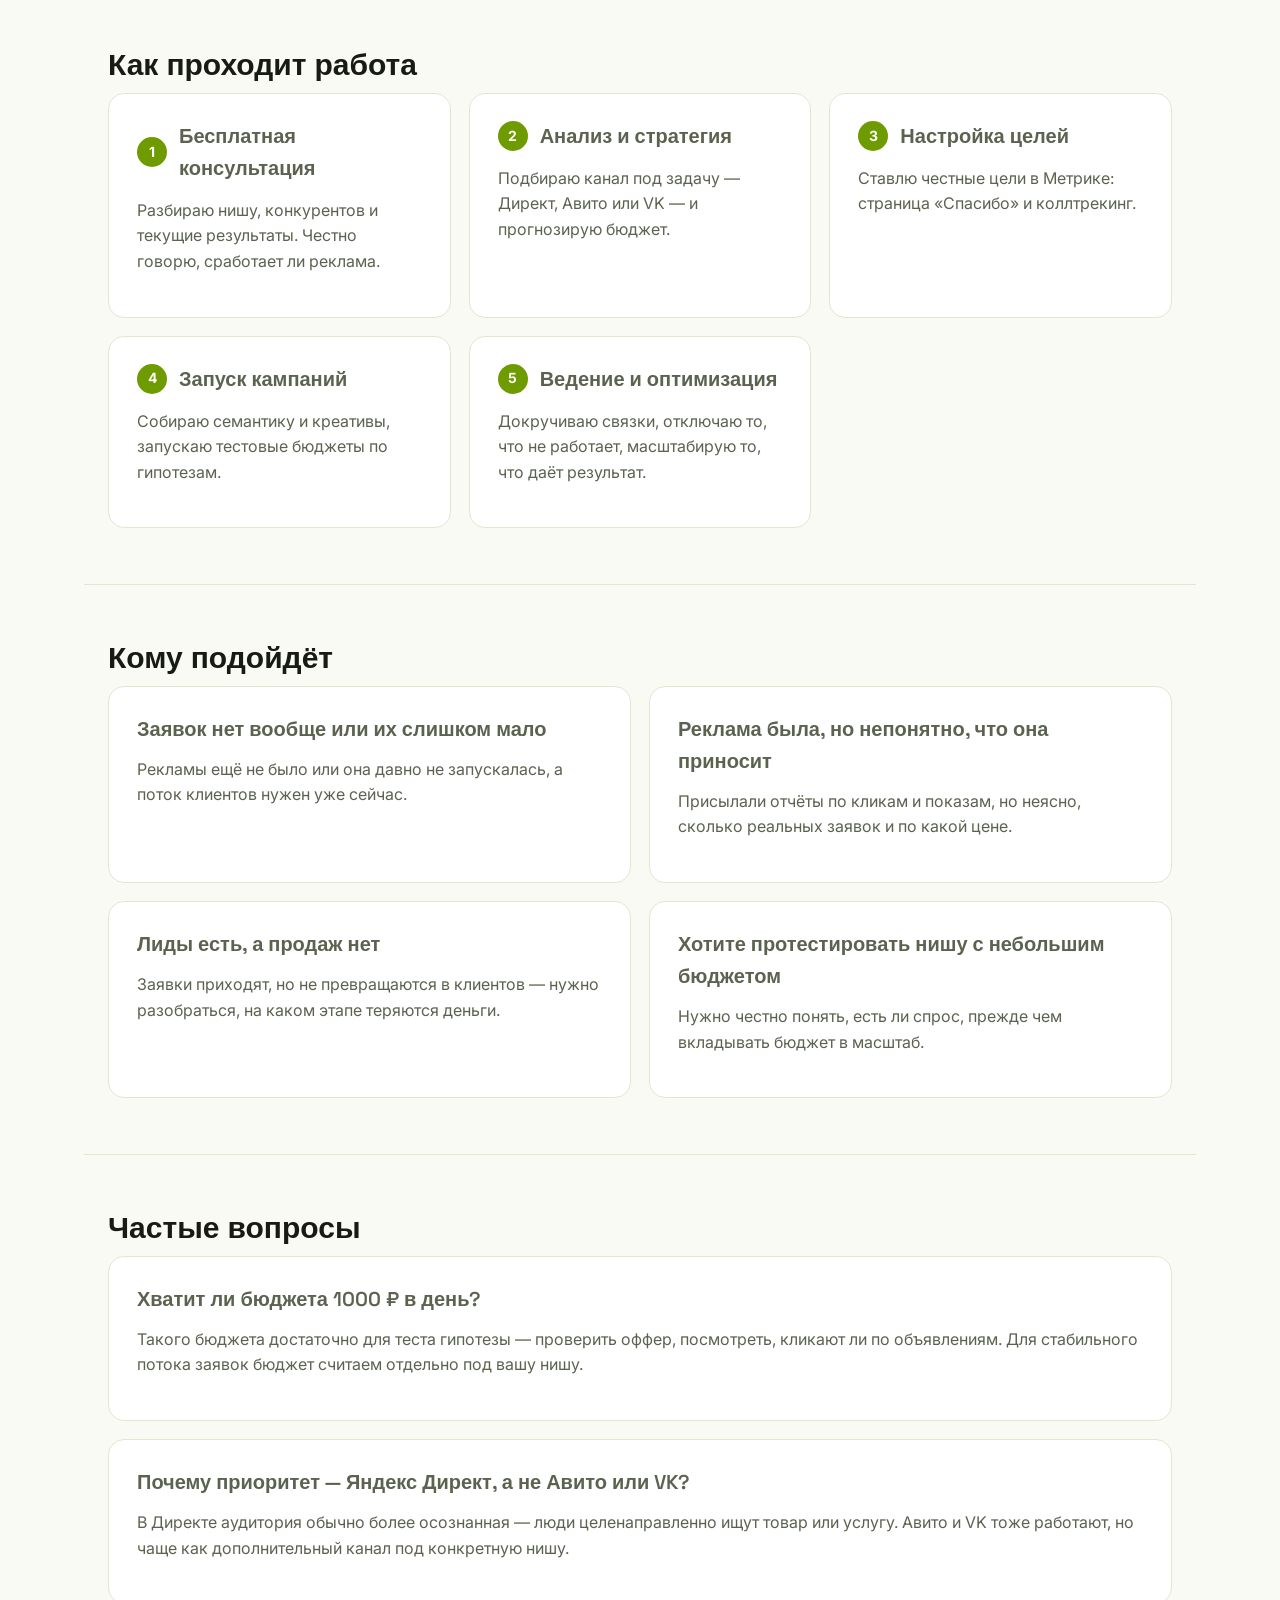
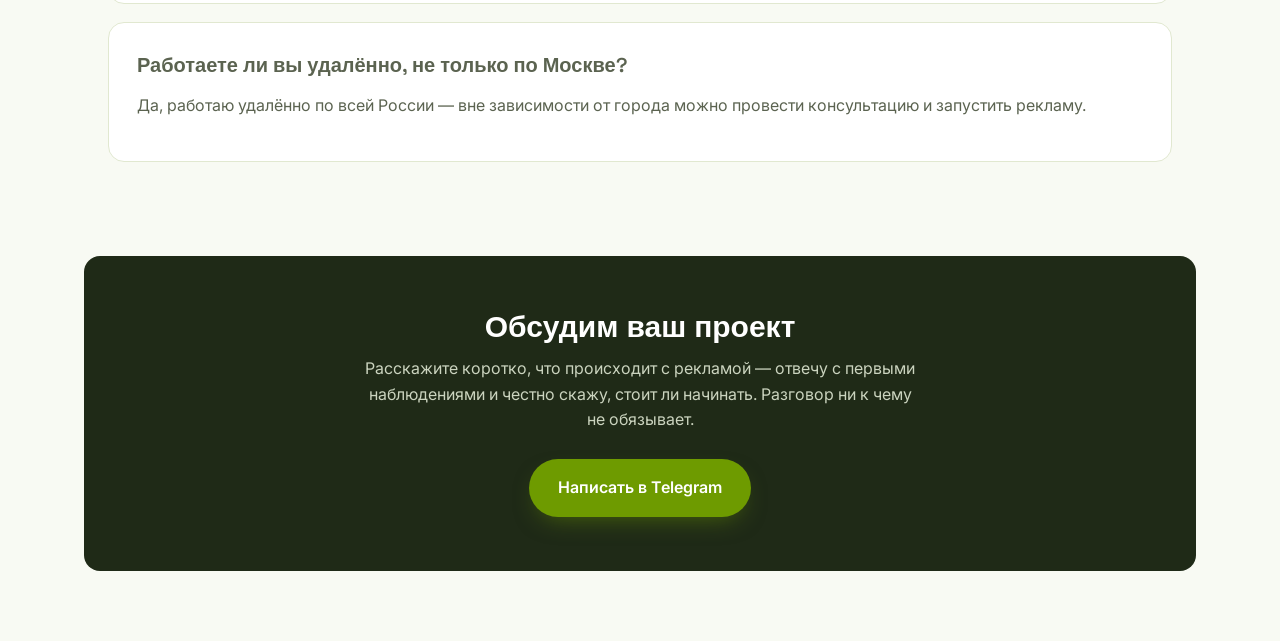
==== commit 15e88552: "add: fourth case (auto/moto key cutting) to site and presentation" ====
--- a/presentation.html
+++ b/presentation.html
@@ -126,7 +126,7 @@
   <section class="doc-section">
     <h2>Кейсы</h2>
     <p class="doc-section__lead">Реальные проекты в работе.</p>
-    <div class="grid-2">
+    <div class="grid-3">
       <div class="card">
         <p class="card__title">Автопрокат, Москва — 2-й год работы</p>
         <p>Более 1 000 000 ₽ бюджета откручено. Лучше всего показала себя РСЯ — заявка дешевле, чем в поиске, после оптимизации вышли на ~1 500 ₽ за заявку с сайта. Дополнительно тестируем товарные кампании.</p>
@@ -134,6 +134,10 @@
       <div class="card">
         <p class="card__title">Юридическая фирма — почти год работы</p>
         <p>Ниша — возврат средств за обучение в онлайн-школах. Тестировали посадочную страницу, бота в Telegram и бота в Max — искали самый дешёвый и при этом целевой источник заявок.</p>
+      </div>
+      <div class="card">
+        <p class="card__title">Авто/мото ключи, Москва — 4 месяца работы</p>
+        <p>Ниша срочного спроса. Лидируют поисковая кампания и Мастер кампаний, РСЯ не сработала должным образом. Целевое действие («заявка с сайта» и «звонок с рекламы» через коллтрекинг) — 500–600 ₽, откручено более 200 000 ₽.</p>
       </div>
     </div>
   </section>
--- a/styles.css
+++ b/styles.css
@@ -166,6 +166,7 @@
 .grid { display: grid; gap: 24px; }
 .grid--4 { grid-template-columns: repeat(4, 1fr); }
 .grid--3 { grid-template-columns: repeat(3, 1fr); }
+.grid--2 { grid-template-columns: repeat(2, 1fr); }
 
 .adv, .service, .object {
   background: var(--surface);
@@ -389,7 +390,7 @@
 }
 @media (max-width: 560px) {
   .header__phone { display: none; }
-  .grid--4, .grid--3, .steps, .contacts { grid-template-columns: 1fr; }
+  .grid--4, .grid--3, .grid--2, .steps, .contacts { grid-template-columns: 1fr; }
   .hero { padding: 48px 0 64px; }
   .section { padding: 64px 0; }
   .price-row { grid-template-columns: 1.2fr 0.9fr 1fr; gap: 8px; }
